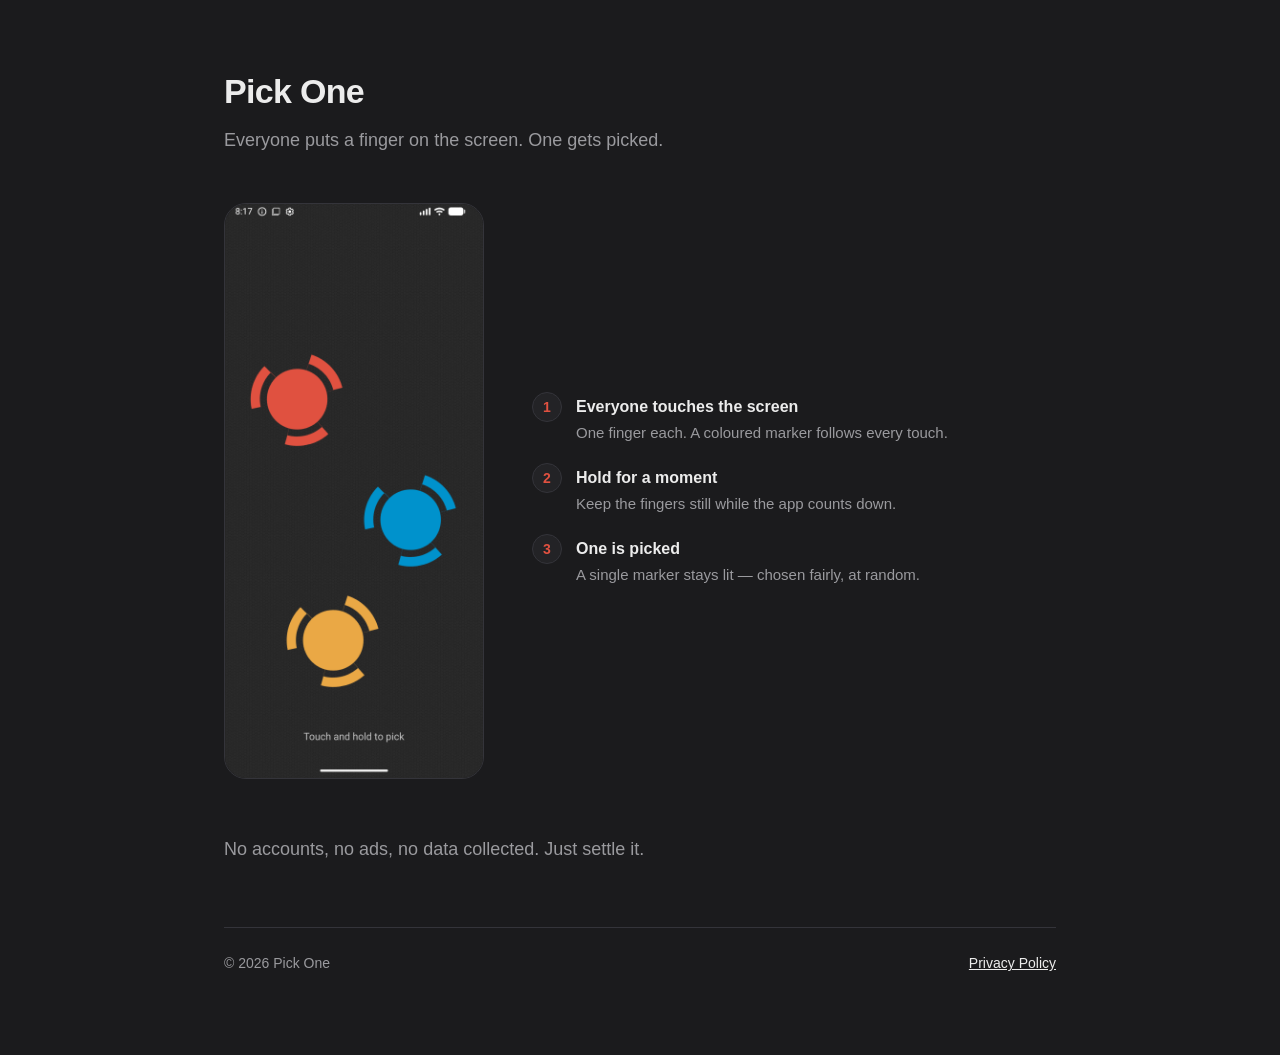
==== web/index.html @ b5e463a6 "Add website: landing + privacy policy Minimal static site under web/. index.html showcases the app w" ====
<!DOCTYPE html>
<html lang="en">
<head>
    <meta charset="utf-8">
    <meta name="viewport" content="width=device-width, initial-scale=1">
    <title>Pick One</title>
    <meta name="description" content="Everyone puts a finger on the screen. One gets picked, fairly and at random.">
    <link rel="stylesheet" href="style.css">
</head>
<body>
    <div class="wrap">
        <header>
            <h1>Pick One</h1>
            <p class="tagline">Everyone puts a finger on the screen. One gets picked.</p>
        </header>

        <section class="hero">
            <img src="assets/three-fingers.png" alt="Pick One screen with three coloured finger indicators">
            <ol class="steps">
                <li>
                    <strong>Everyone touches the screen</strong>
                    <span>One finger each. A coloured marker follows every touch.</span>
                </li>
                <li>
                    <strong>Hold for a moment</strong>
                    <span>Keep the fingers still while the app counts down.</span>
                </li>
                <li>
                    <strong>One is picked</strong>
                    <span>A single marker stays lit — chosen fairly, at random.</span>
                </li>
            </ol>
        </section>

        <p class="tagline">No accounts, no ads, no data collected. Just settle it.</p>

        <footer>
            <span>&copy; 2026 Pick One</span>
            <a href="privacy.html">Privacy Policy</a>
        </footer>
    </div>
</body>
</html>
---- web/style.css ----
:root {
    --bg: #1b1b1d;
    --panel: #232326;
    --text: #ececec;
    --muted: #9a9a9e;
    --line: #34343a;
    --accent: #e05140;
}

* { box-sizing: border-box; }

html { -webkit-text-size-adjust: 100%; }

body {
    margin: 0;
    background: var(--bg);
    color: var(--text);
    font: 16px/1.6 -apple-system, BlinkMacSystemFont, "Segoe UI", Roboto, Helvetica, Arial, sans-serif;
    -webkit-font-smoothing: antialiased;
}

.wrap {
    max-width: 880px;
    margin: 0 auto;
    padding: 64px 24px 80px;
}

header { margin-bottom: 48px; }

h1 {
    margin: 0 0 8px;
    font-size: 34px;
    letter-spacing: -0.02em;
    font-weight: 700;
}

.tagline {
    margin: 0;
    color: var(--muted);
    font-size: 18px;
}

.hero {
    display: grid;
    grid-template-columns: 260px 1fr;
    gap: 48px;
    align-items: center;
    margin-bottom: 56px;
}

.hero img {
    width: 100%;
    border-radius: 22px;
    border: 1px solid var(--line);
    display: block;
}

.steps {
    list-style: none;
    margin: 0;
    padding: 0;
    counter-reset: step;
}

.steps li {
    position: relative;
    padding: 0 0 20px 44px;
    counter-increment: step;
}

.steps li:last-child { padding-bottom: 0; }

.steps li::before {
    content: counter(step);
    position: absolute;
    left: 0;
    top: -2px;
    width: 28px;
    height: 28px;
    border-radius: 50%;
    background: var(--panel);
    border: 1px solid var(--line);
    color: var(--accent);
    font-weight: 700;
    font-size: 14px;
    display: grid;
    place-items: center;
}

.steps strong { display: block; }
.steps span { color: var(--muted); font-size: 15px; }

footer {
    margin-top: 64px;
    padding-top: 24px;
    border-top: 1px solid var(--line);
    color: var(--muted);
    font-size: 14px;
    display: flex;
    justify-content: space-between;
    flex-wrap: wrap;
    gap: 12px;
}

a { color: var(--text); }
a:hover { color: var(--accent); }

/* Privacy page */
.doc h1 { margin-bottom: 4px; }
.doc .meta { color: var(--muted); font-size: 14px; margin: 0 0 40px; }
.doc h2 { font-size: 19px; margin: 36px 0 8px; }
.doc p, .doc li { color: #d4d4d6; }
.back { display: inline-block; margin-bottom: 32px; font-size: 14px; color: var(--muted); text-decoration: none; }
.back:hover { color: var(--accent); }

@media (max-width: 640px) {
    .wrap { padding: 40px 20px 56px; }
    .hero { grid-template-columns: 1fr; gap: 32px; }
    .hero img { max-width: 260px; margin: 0 auto; }
    h1 { font-size: 28px; }
}
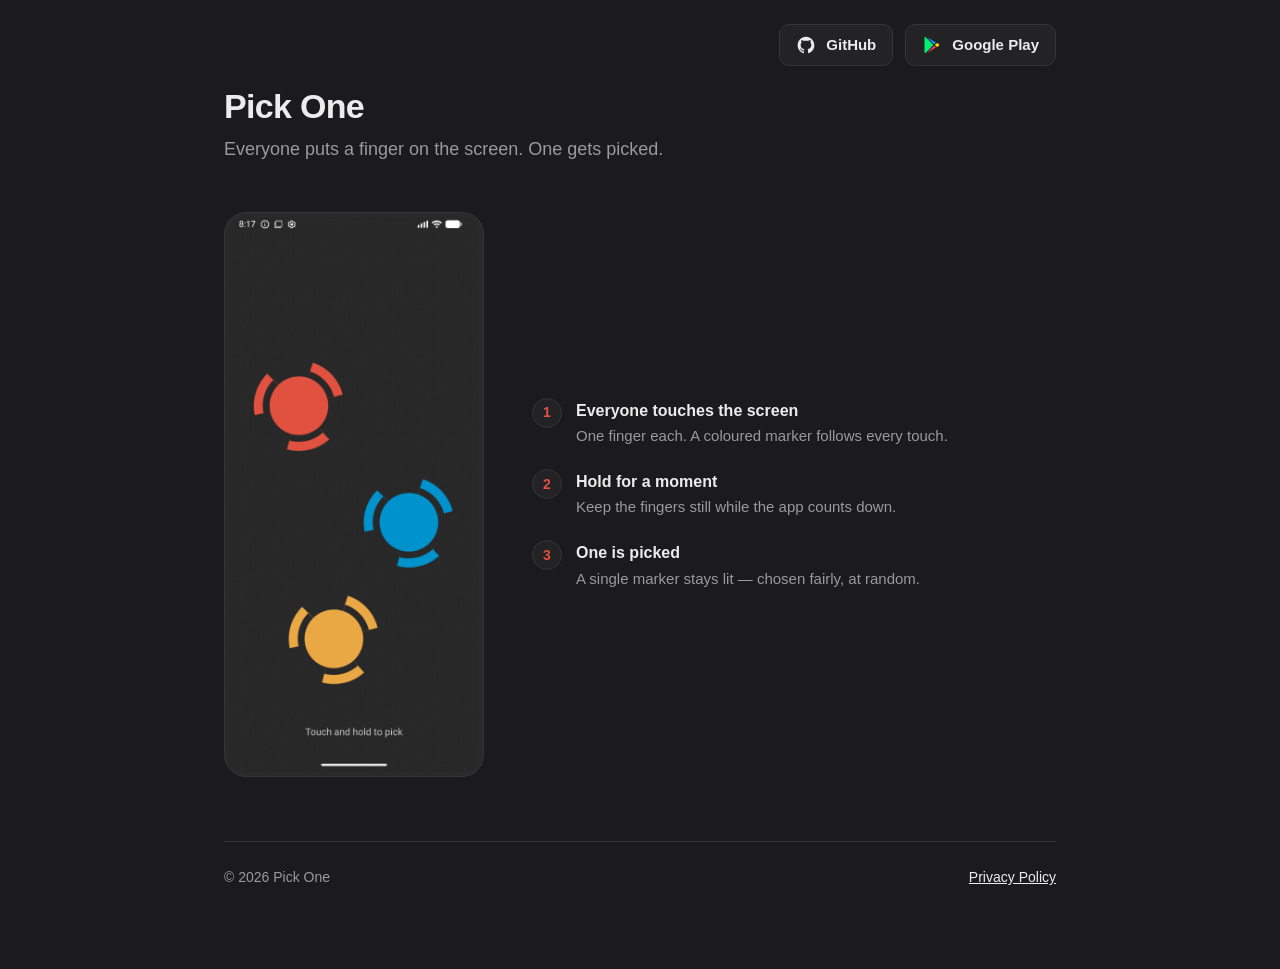
==== commit a910df9d: "web: adjust design" ====
--- a/web/index.html
+++ b/web/index.html
@@ -10,6 +10,23 @@
 <body>
     <div class="wrap">
         <header>
+            <div class="badges">
+                <a class="badge" href="https://github.com/slezica/pick-one">
+                    <svg viewBox="0 0 24 24" aria-hidden="true" focusable="false">
+                        <path fill="currentColor" d="M12,2C6.48,2 2,6.58 2,12.23C2,16.75 4.87,20.58 8.84,21.93C9.34,22.03 9.52,21.71 9.52,21.44C9.52,21.2 9.51,20.44 9.51,19.63C6.73,20.25 6.14,18.42 6.14,18.42C5.69,17.24 5.03,16.93 5.03,16.93C4.12,16.29 5.1,16.31 5.1,16.31C6.1,16.38 6.63,17.36 6.63,17.36C7.52,18.92 8.97,18.47 9.54,18.21C9.63,17.55 9.89,17.1 10.18,16.84C7.96,16.59 5.62,15.71 5.62,11.7C5.62,10.56 6.02,9.63 6.65,8.9C6.55,8.65 6.2,7.58 6.75,6.14C6.75,6.14 7.59,5.87 9.5,7.2C10.29,6.97 11.15,6.86 12,6.86C12.85,6.86 13.71,6.97 14.5,7.2C16.41,5.87 17.25,6.14 17.25,6.14C17.8,7.58 17.45,8.65 17.35,8.9C17.98,9.63 18.38,10.56 18.38,11.7C18.38,15.72 16.03,16.58 13.8,16.83C14.17,17.15 14.5,17.79 14.5,18.76C14.5,20.15 14.49,21.11 14.49,21.44C14.49,21.71 14.67,22.04 15.18,21.93C19.14,20.57 22,16.75 22,12.23C22,6.58 17.52,2 12,2Z"/>
+                    </svg>
+                    <span>GitHub</span>
+                </a>
+                <a class="badge" href="https://play.google.com/store/apps/details?id=io.slezica.pickone">
+                    <svg viewBox="0 0 24 24" aria-hidden="true" focusable="false">
+                        <path fill="#00F076" d="M3,20.5V3.5C3,2.91 3.34,2.39 3.84,2.15L13.69,12L3.84,21.85C3.34,21.6 3,21.09 3,20.5Z"/>
+                        <path fill="#00A0FF" d="M6.05,2.66L16.81,8.88L14.54,11.15L6.05,2.66Z"/>
+                        <path fill="#FF3A44" d="M16.81,15.12L6.05,21.34L14.54,12.85L16.81,15.12Z"/>
+                        <path fill="#FFCE00" d="M20.16,10.81C20.5,11.08 20.75,11.5 20.75,12C20.75,12.5 20.53,12.9 20.18,13.18L17.89,14.5L15.39,12L17.89,9.5L20.16,10.81Z"/>
+                    </svg>
+                    <span>Google Play</span>
+                </a>
+            </div>
             <h1>Pick One</h1>
             <p class="tagline">Everyone puts a finger on the screen. One gets picked.</p>
         </header>
@@ -32,8 +49,6 @@
             </ol>
         </section>
 
-        <p class="tagline">No accounts, no ads, no data collected. Just settle it.</p>
-
         <footer>
             <span>&copy; 2026 Pick One</span>
             <a href="privacy.html">Privacy Policy</a>
--- a/web/style.css
+++ b/web/style.css
@@ -22,7 +22,7 @@
 .wrap {
     max-width: 880px;
     margin: 0 auto;
-    padding: 64px 24px 80px;
+    padding: 24px 24px 80px;
 }
 
 header { margin-bottom: 48px; }
@@ -30,8 +30,41 @@
 h1 {
     margin: 0 0 8px;
     font-size: 34px;
+    line-height: 1.2;
     letter-spacing: -0.02em;
     font-weight: 700;
+}
+
+.badges {
+    display: flex;
+    align-items: center;
+    gap: 12px;
+    margin-bottom: 20px;
+    justify-content: right;
+}
+
+.badge {
+    display: inline-flex;
+    align-items: center;
+    gap: 10px;
+    height: 42px;
+    padding: 0 16px;
+    border: 1px solid var(--line);
+    border-radius: 10px;
+    background: var(--panel);
+    color: var(--text);
+    font-size: 15px;
+    font-weight: 600;
+    text-decoration: none;
+    white-space: nowrap;
+}
+
+.badge:hover { border-color: var(--text); color: var(--text); }
+
+.badge svg {
+    width: 20px;
+    height: 20px;
+    display: block;
 }
 
 .tagline {
@@ -53,6 +86,8 @@
     border-radius: 22px;
     border: 1px solid var(--line);
     display: block;
+    background: #2a2a2a;
+    padding: 4px;
 }
 
 .steps {
@@ -74,7 +109,7 @@
     content: counter(step);
     position: absolute;
     left: 0;
-    top: -2px;
+    top: 0;
     width: 28px;
     height: 28px;
     border-radius: 50%;
@@ -113,9 +148,14 @@
 .back { display: inline-block; margin-bottom: 32px; font-size: 14px; color: var(--muted); text-decoration: none; }
 .back:hover { color: var(--accent); }
 
+/* Email obfuscation: hidden odd spans are not selectable/copyable, so humans
+   copy the real address while scrapers reading the raw text get garbage. */
+.email span:nth-child(odd) { display: none; }
+
 @media (max-width: 640px) {
     .wrap { padding: 40px 20px 56px; }
     .hero { grid-template-columns: 1fr; gap: 32px; }
     .hero img { max-width: 260px; margin: 0 auto; }
     h1 { font-size: 28px; }
+    .badge { height: 38px; padding: 0 12px; gap: 8px; font-size: 14px; }
 }
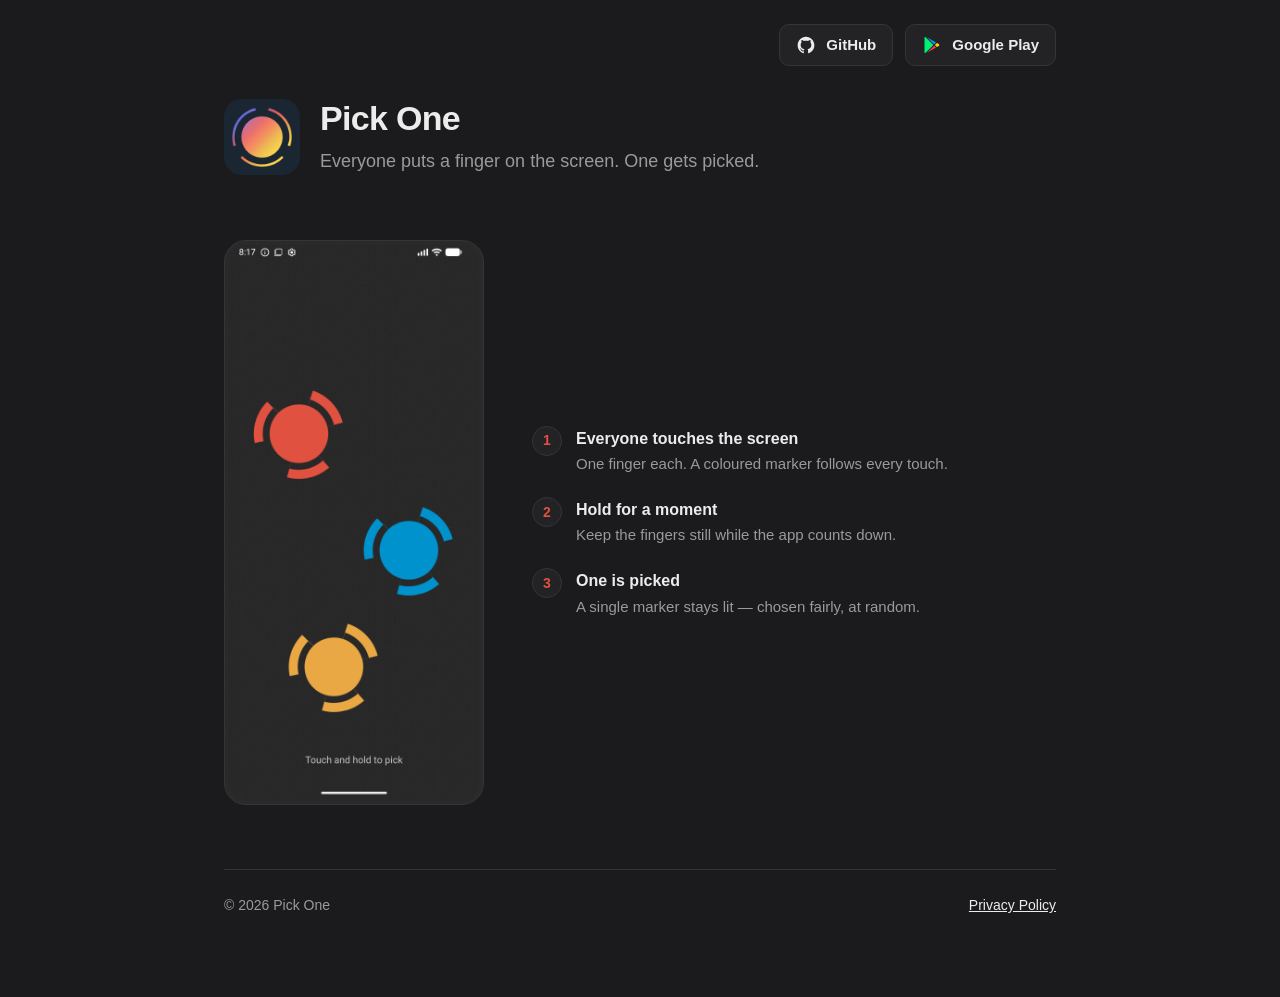
==== commit 7d68e430: "web: improvements" ====
--- a/web/index.html
+++ b/web/index.html
@@ -5,6 +5,8 @@
     <meta name="viewport" content="width=device-width, initial-scale=1">
     <title>Pick One</title>
     <meta name="description" content="Everyone puts a finger on the screen. One gets picked, fairly and at random.">
+    <link rel="icon" type="image/png" href="assets/icon.png">
+    <link rel="apple-touch-icon" href="assets/icon.png">
     <link rel="stylesheet" href="style.css">
 </head>
 <body>
@@ -27,8 +29,13 @@
                     <span>Google Play</span>
                 </a>
             </div>
-            <h1>Pick One</h1>
-            <p class="tagline">Everyone puts a finger on the screen. One gets picked.</p>
+            <div class="brand">
+                <img class="logo" src="assets/icon.png" alt="Pick One app icon">
+                <div>
+                    <h1>Pick One</h1>
+                    <p class="tagline">Everyone puts a finger on the screen. One gets picked.</p>
+                </div>
+            </div>
         </header>
 
         <section class="hero">
--- a/web/style.css
+++ b/web/style.css
@@ -25,7 +25,7 @@
     padding: 24px 24px 80px;
 }
 
-header { margin-bottom: 48px; }
+header { margin-bottom: 64px; }
 
 h1 {
     margin: 0 0 8px;
@@ -35,11 +35,25 @@
     font-weight: 700;
 }
 
+.brand {
+    display: flex;
+    align-items: center;
+    gap: 20px;
+}
+
+.logo {
+    width: 76px;
+    height: 76px;
+    border-radius: 18px;
+    display: block;
+    flex-shrink: 0;
+}
+
 .badges {
     display: flex;
     align-items: center;
     gap: 12px;
-    margin-bottom: 20px;
+    margin-bottom: 32px;
     justify-content: right;
 }
 
@@ -158,4 +172,6 @@
     .hero img { max-width: 260px; margin: 0 auto; }
     h1 { font-size: 28px; }
     .badge { height: 38px; padding: 0 12px; gap: 8px; font-size: 14px; }
+    .brand { gap: 16px; }
+    .logo { width: 60px; height: 60px; border-radius: 14px; }
 }
